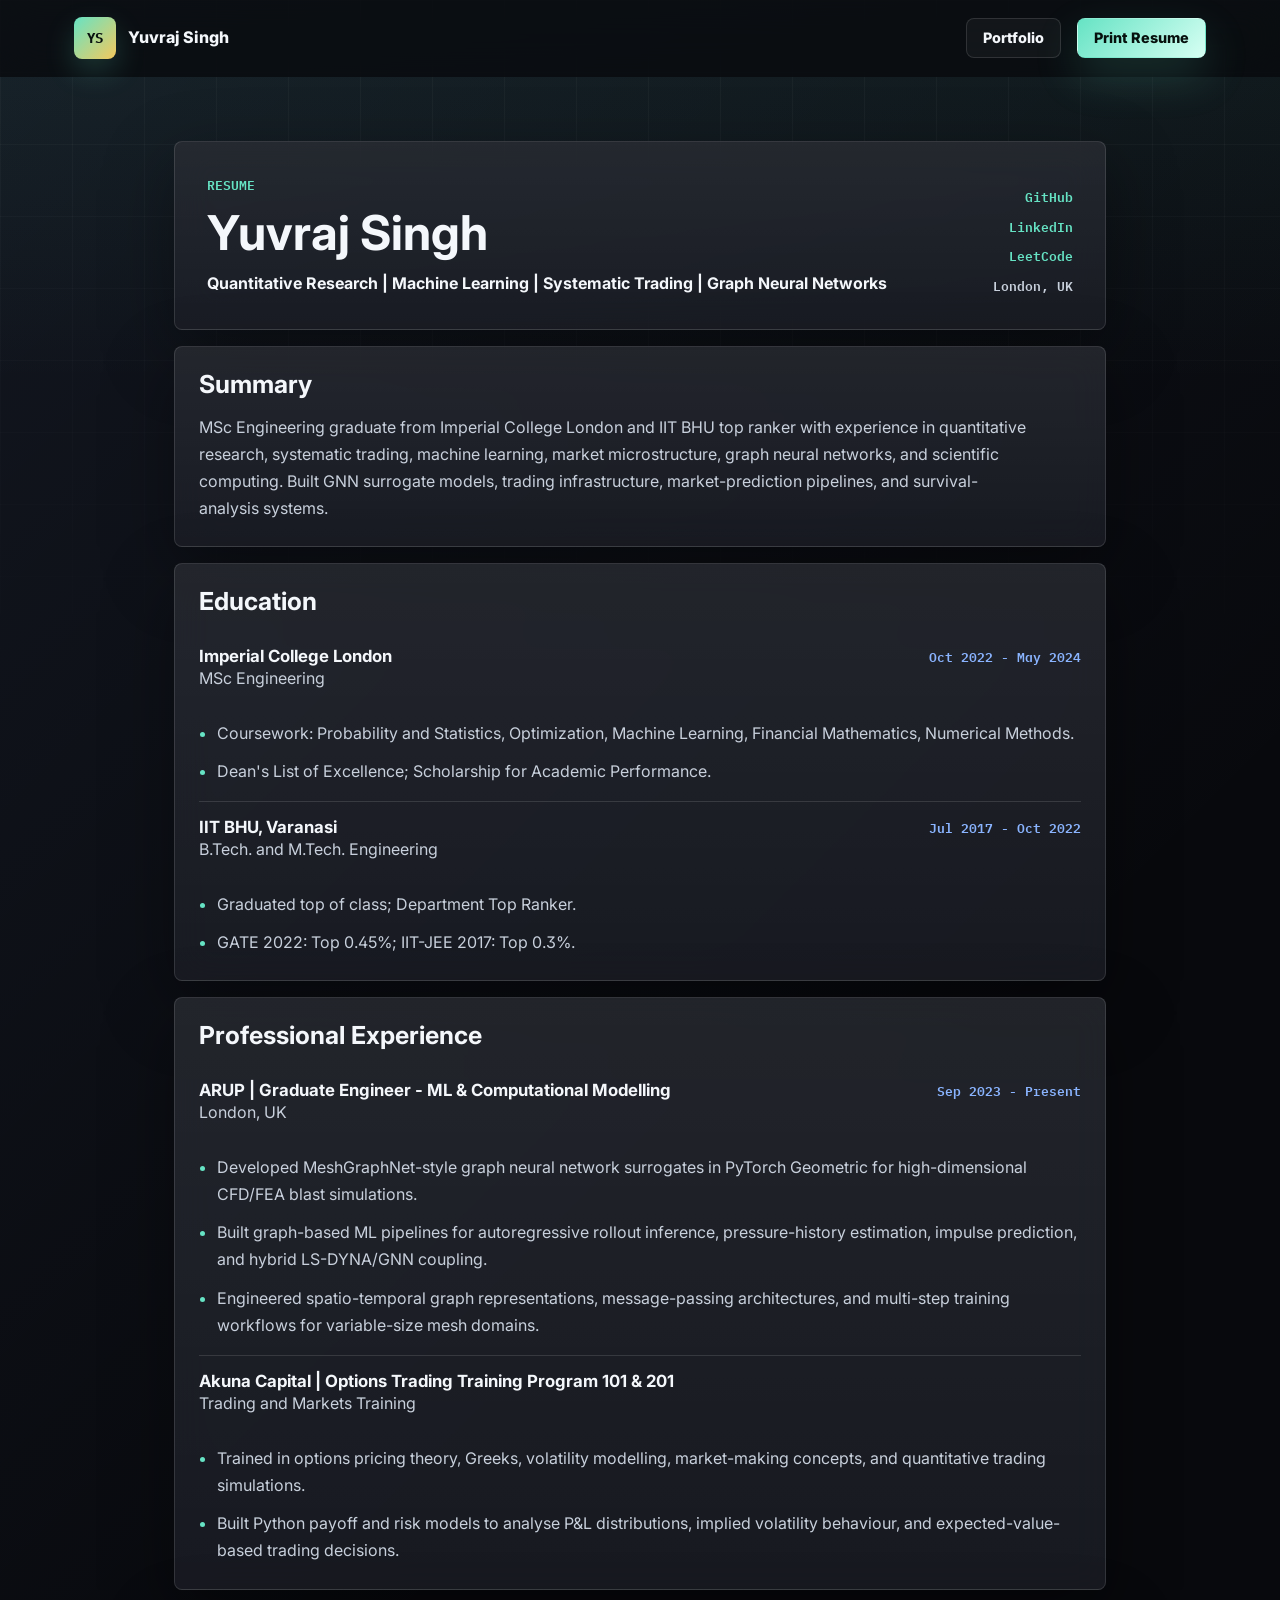
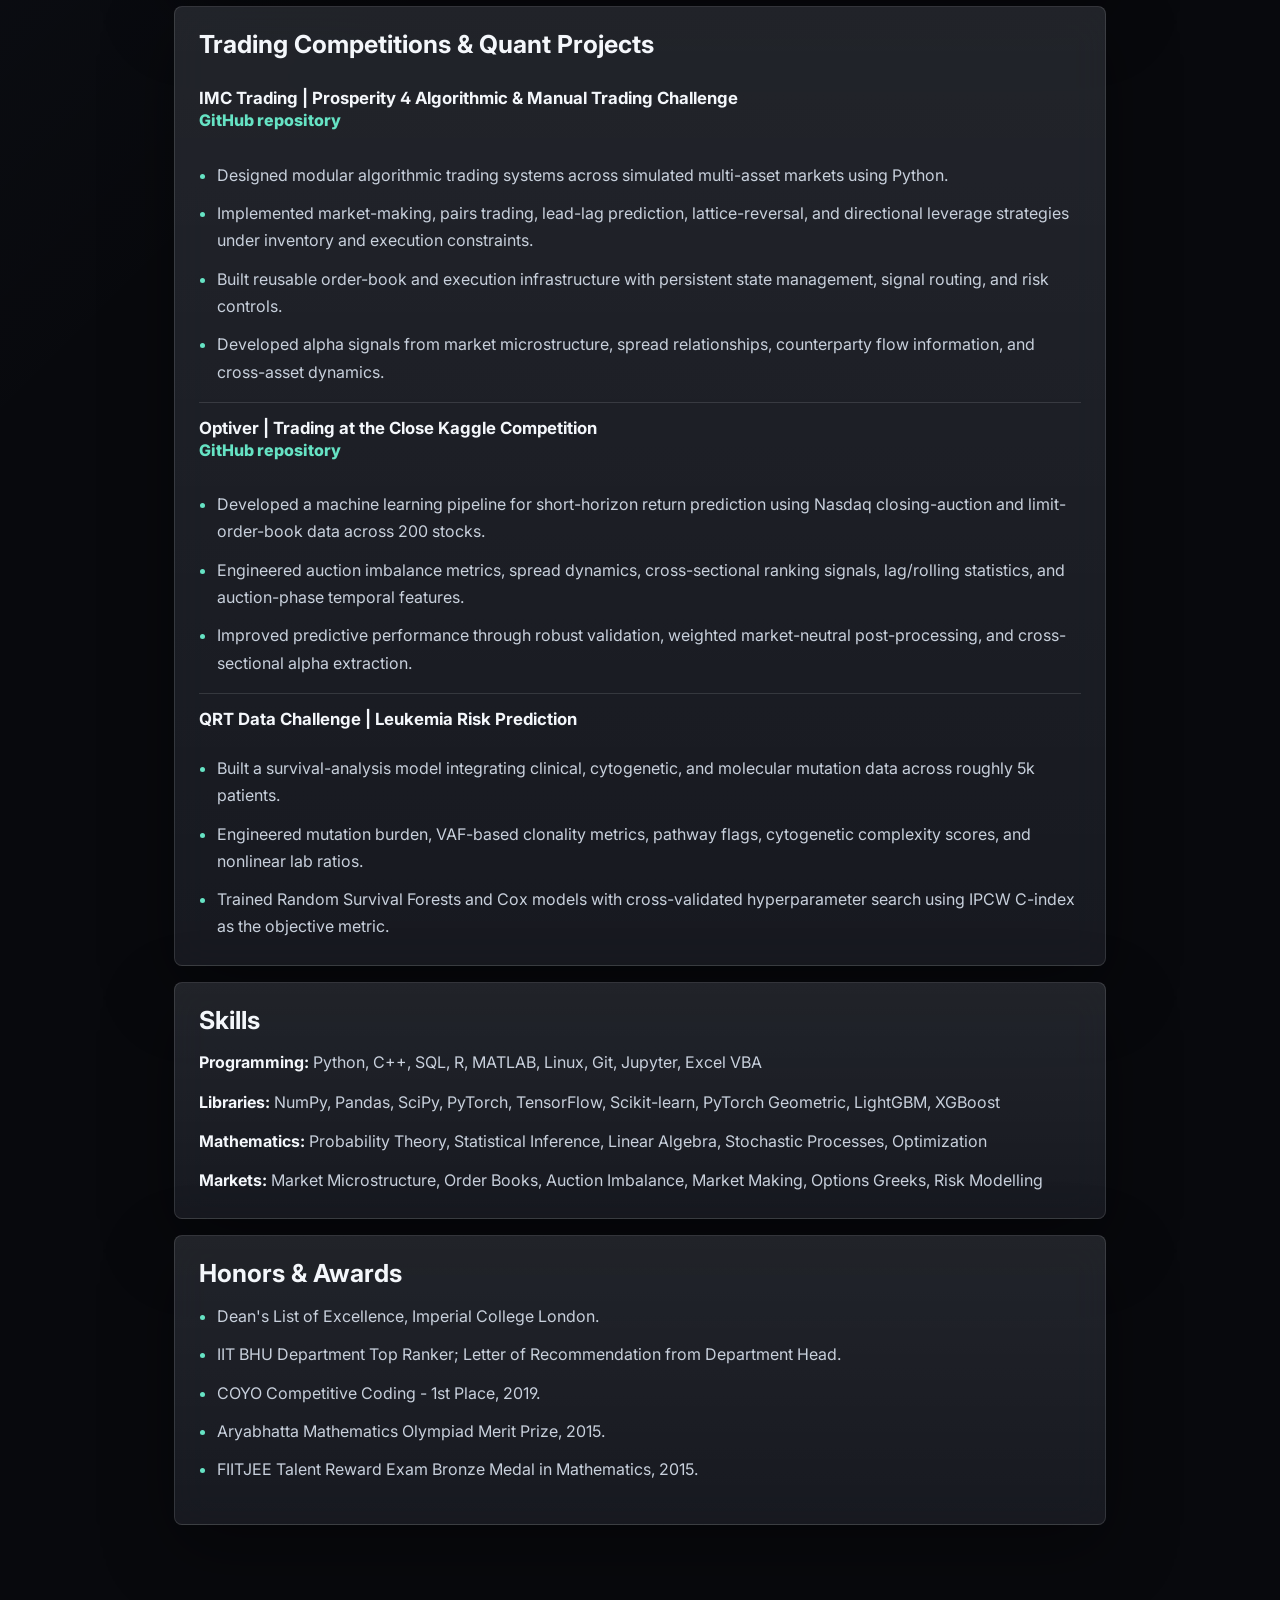
==== resume.html @ ac548166 "Add files via upload" ====
<!DOCTYPE html>
<html lang="en">
<head>
    <meta charset="UTF-8">
    <meta name="viewport" content="width=device-width, initial-scale=1.0">
    <meta name="description" content="Resume for Yuvraj Singh - quantitative research, machine learning, graph neural networks, and systematic trading.">
    <meta name="author" content="Yuvraj Singh">
    <meta name="theme-color" content="#08090d">
    <title>Resume | Yuvraj Singh</title>

    <link rel="icon" href="assets/favicon.svg" type="image/svg+xml">
    <link rel="preconnect" href="https://fonts.googleapis.com">
    <link rel="preconnect" href="https://fonts.gstatic.com" crossorigin>
    <link href="https://fonts.googleapis.com/css2?family=IBM+Plex+Mono:wght@400;500;600&family=Inter:wght@400;500;600;700;800&display=swap" rel="stylesheet">
    <link rel="stylesheet" href="style.css">
</head>

<body class="resume-page">
    <a class="skip-link" href="#resume-main">Skip to resume content</a>

    <header class="site-header" data-header>
        <nav class="nav" aria-label="Resume navigation">
            <a class="brand" href="index.html#home" aria-label="Back to Yuvraj Singh portfolio">
                <span class="brand-mark" aria-hidden="true">YS</span>
                <span class="brand-text">Yuvraj Singh</span>
            </a>

            <div class="nav-menu resume-nav">
                <a class="button button-small button-outline" href="index.html">Portfolio</a>
                <button class="button button-small button-primary" type="button" data-print>Print Resume</button>
            </div>
        </nav>
    </header>

    <main id="resume-main" class="resume-shell">
        <section class="resume-hero glass-card" aria-labelledby="resume-title">
            <div>
                <p class="eyebrow">Resume</p>
                <h1 id="resume-title">Yuvraj Singh</h1>
                <p class="resume-subtitle">Quantitative Research | Machine Learning | Systematic Trading | Graph Neural Networks</p>
            </div>

            <div class="resume-links" aria-label="Professional links">
                <a href="https://github.com/yuvi17064021" target="_blank" rel="noopener noreferrer">GitHub</a>
                <a href="https://www.linkedin.com/in/yuvraj-singh-b67794199" target="_blank" rel="noopener noreferrer">LinkedIn</a>
                <a href="https://leetcode.com/yuvi239/" target="_blank" rel="noopener noreferrer">LeetCode</a>
                <span>London, UK</span>
            </div>
        </section>

        <section class="resume-section glass-card">
            <h2>Summary</h2>
            <p>
                MSc Engineering graduate from Imperial College London and IIT BHU top ranker with experience in quantitative research,
                systematic trading, machine learning, market microstructure, graph neural networks, and scientific computing.
                Built GNN surrogate models, trading infrastructure, market-prediction pipelines, and survival-analysis systems.
            </p>
        </section>

        <section class="resume-section glass-card">
            <h2>Education</h2>
            <article class="resume-entry">
                <div>
                    <h3>Imperial College London</h3>
                    <p>MSc Engineering</p>
                </div>
                <span>Oct 2022 - May 2024</span>
                <ul class="clean-list">
                    <li>Coursework: Probability and Statistics, Optimization, Machine Learning, Financial Mathematics, Numerical Methods.</li>
                    <li>Dean's List of Excellence; Scholarship for Academic Performance.</li>
                </ul>
            </article>

            <article class="resume-entry">
                <div>
                    <h3>IIT BHU, Varanasi</h3>
                    <p>B.Tech. and M.Tech. Engineering</p>
                </div>
                <span>Jul 2017 - Oct 2022</span>
                <ul class="clean-list">
                    <li>Graduated top of class; Department Top Ranker.</li>
                    <li>GATE 2022: Top 0.45%; IIT-JEE 2017: Top 0.3%.</li>
                </ul>
            </article>
        </section>

        <section class="resume-section glass-card">
            <h2>Professional Experience</h2>
            <article class="resume-entry">
                <div>
                    <h3>ARUP | Graduate Engineer - ML &amp; Computational Modelling</h3>
                    <p>London, UK</p>
                </div>
                <span>Sep 2023 - Present</span>
                <ul class="clean-list">
                    <li>Developed MeshGraphNet-style graph neural network surrogates in PyTorch Geometric for high-dimensional CFD/FEA blast simulations.</li>
                    <li>Built graph-based ML pipelines for autoregressive rollout inference, pressure-history estimation, impulse prediction, and hybrid LS-DYNA/GNN coupling.</li>
                    <li>Engineered spatio-temporal graph representations, message-passing architectures, and multi-step training workflows for variable-size mesh domains.</li>
                </ul>
            </article>

            <article class="resume-entry">
                <div>
                    <h3>Akuna Capital | Options Trading Training Program 101 &amp; 201</h3>
                    <p>Trading and Markets Training</p>
                </div>
                <ul class="clean-list">
                    <li>Trained in options pricing theory, Greeks, volatility modelling, market-making concepts, and quantitative trading simulations.</li>
                    <li>Built Python payoff and risk models to analyse P&amp;L distributions, implied volatility behaviour, and expected-value-based trading decisions.</li>
                </ul>
            </article>
        </section>

        <section class="resume-section glass-card">
            <h2>Trading Competitions &amp; Quant Projects</h2>
            <article class="resume-entry">
                <div>
                    <h3>IMC Trading | Prosperity 4 Algorithmic &amp; Manual Trading Challenge</h3>
                    <p><a class="text-link" href="https://github.com/yuvi17064021/IMC-Prosperity-4" target="_blank" rel="noopener noreferrer">GitHub repository</a></p>
                </div>
                <ul class="clean-list">
                    <li>Designed modular algorithmic trading systems across simulated multi-asset markets using Python.</li>
                    <li>Implemented market-making, pairs trading, lead-lag prediction, lattice-reversal, and directional leverage strategies under inventory and execution constraints.</li>
                    <li>Built reusable order-book and execution infrastructure with persistent state management, signal routing, and risk controls.</li>
                    <li>Developed alpha signals from market microstructure, spread relationships, counterparty flow information, and cross-asset dynamics.</li>
                </ul>
            </article>

            <article class="resume-entry">
                <div>
                    <h3>Optiver | Trading at the Close Kaggle Competition</h3>
                    <p><a class="text-link" href="https://github.com/yuvi17064021/Optiver-trading-at-the-close" target="_blank" rel="noopener noreferrer">GitHub repository</a></p>
                </div>
                <ul class="clean-list">
                    <li>Developed a machine learning pipeline for short-horizon return prediction using Nasdaq closing-auction and limit-order-book data across 200 stocks.</li>
                    <li>Engineered auction imbalance metrics, spread dynamics, cross-sectional ranking signals, lag/rolling statistics, and auction-phase temporal features.</li>
                    <li>Improved predictive performance through robust validation, weighted market-neutral post-processing, and cross-sectional alpha extraction.</li>
                </ul>
            </article>

            <article class="resume-entry">
                <div>
                    <h3>QRT Data Challenge | Leukemia Risk Prediction</h3>
                </div>
                <ul class="clean-list">
                    <li>Built a survival-analysis model integrating clinical, cytogenetic, and molecular mutation data across roughly 5k patients.</li>
                    <li>Engineered mutation burden, VAF-based clonality metrics, pathway flags, cytogenetic complexity scores, and nonlinear lab ratios.</li>
                    <li>Trained Random Survival Forests and Cox models with cross-validated hyperparameter search using IPCW C-index as the objective metric.</li>
                </ul>
            </article>
        </section>

        <section class="resume-section glass-card">
            <h2>Skills</h2>
            <div class="resume-skill-grid">
                <p><strong>Programming:</strong> Python, C++, SQL, R, MATLAB, Linux, Git, Jupyter, Excel VBA</p>
                <p><strong>Libraries:</strong> NumPy, Pandas, SciPy, PyTorch, TensorFlow, Scikit-learn, PyTorch Geometric, LightGBM, XGBoost</p>
                <p><strong>Mathematics:</strong> Probability Theory, Statistical Inference, Linear Algebra, Stochastic Processes, Optimization</p>
                <p><strong>Markets:</strong> Market Microstructure, Order Books, Auction Imbalance, Market Making, Options Greeks, Risk Modelling</p>
            </div>
        </section>

        <section class="resume-section glass-card">
            <h2>Honors &amp; Awards</h2>
            <ul class="clean-list">
                <li>Dean's List of Excellence, Imperial College London.</li>
                <li>IIT BHU Department Top Ranker; Letter of Recommendation from Department Head.</li>
                <li>COYO Competitive Coding - 1st Place, 2019.</li>
                <li>Aryabhatta Mathematics Olympiad Merit Prize, 2015.</li>
                <li>FIITJEE Talent Reward Exam Bronze Medal in Mathematics, 2015.</li>
            </ul>
        </section>
    </main>

    <script src="script.js"></script>
</body>
</html>
---- style.css ----
/* -----------------------------
   Design tokens and reset
------------------------------ */
:root {
    color-scheme: dark;
    --bg: #08090d;
    --bg-soft: #0d1017;
    --surface: rgba(18, 22, 30, 0.72);
    --surface-strong: rgba(22, 27, 37, 0.92);
    --border: rgba(255, 255, 255, 0.12);
    --border-strong: rgba(255, 255, 255, 0.22);
    --text: #f4f7fb;
    --text-soft: #c8d0dc;
    --muted: #8b96a7;
    --accent: #66e3c4;
    --accent-2: #8ab4ff;
    --accent-3: #f4c95d;
    --shadow: 0 24px 70px rgba(0, 0, 0, 0.36);
    --shadow-soft: 0 14px 42px rgba(0, 0, 0, 0.24);
    --ease-out: cubic-bezier(0.22, 1, 0.36, 1);
    --radius: 8px;
    --header-height: 76px;
    --max-width: 1180px;
    --font-sans: "Inter", system-ui, -apple-system, BlinkMacSystemFont, "Segoe UI", sans-serif;
    --font-mono: "IBM Plex Mono", "SFMono-Regular", Consolas, monospace;
}

* {
    box-sizing: border-box;
    margin: 0;
    padding: 0;
}

html {
    scroll-behavior: smooth;
    scroll-padding-top: var(--header-height);
}

body {
    min-height: 100vh;
    overflow-x: hidden;
    background:
        linear-gradient(180deg, rgba(102, 227, 196, 0.08), transparent 34rem),
        linear-gradient(125deg, rgba(138, 180, 255, 0.10), transparent 42%),
        var(--bg);
    color: var(--text);
    font-family: var(--font-sans);
    line-height: 1.7;
    letter-spacing: 0;
    text-rendering: optimizeLegibility;
    -webkit-font-smoothing: antialiased;
    font-feature-settings: "cv02", "cv03", "cv04", "ss01";
}

body::before {
    content: "";
    position: fixed;
    inset: 0;
    z-index: -2;
    pointer-events: none;
    background-image:
        linear-gradient(rgba(255, 255, 255, 0.04) 1px, transparent 1px),
        linear-gradient(90deg, rgba(255, 255, 255, 0.04) 1px, transparent 1px);
    background-size: 72px 72px;
    -webkit-mask-image: linear-gradient(to bottom, rgba(0, 0, 0, 0.9), transparent 82%);
    mask-image: linear-gradient(to bottom, rgba(0, 0, 0, 0.9), transparent 82%);
}

body::after {
    content: "";
    position: fixed;
    inset: 0;
    z-index: -1;
    pointer-events: none;
    opacity: 0.16;
    background-image:
        repeating-linear-gradient(0deg, rgba(255, 255, 255, 0.025) 0 1px, transparent 1px 3px);
    mix-blend-mode: overlay;
}

body.nav-open {
    overflow: hidden;
}

img {
    display: block;
    max-width: 100%;
}

a {
    color: inherit;
}

button,
a {
    -webkit-tap-highlight-color: transparent;
}

button {
    border: 0;
    font: inherit;
}

::selection {
    background: rgba(102, 227, 196, 0.28);
    color: var(--text);
}

.skip-link {
    position: fixed;
    top: 1rem;
    left: 1rem;
    z-index: 100;
    transform: translateY(-150%);
    border-radius: var(--radius);
    background: var(--accent);
    color: #06100d;
    padding: 0.75rem 1rem;
    font-weight: 700;
    text-decoration: none;
    transition: transform 180ms ease;
}

.skip-link:focus {
    transform: translateY(0);
}

:focus-visible {
    outline: 3px solid rgba(102, 227, 196, 0.72);
    outline-offset: 4px;
}

/* -----------------------------
   Header and navigation
------------------------------ */
.site-header {
    position: sticky;
    top: 0;
    z-index: 50;
    border-bottom: 1px solid transparent;
    background: rgba(8, 9, 13, 0.78);
    backdrop-filter: blur(18px);
    transition: border-color 220ms var(--ease-out), box-shadow 220ms var(--ease-out), background 220ms var(--ease-out);
}

.site-header.is-scrolled {
    border-color: var(--border);
    background: rgba(8, 9, 13, 0.92);
    box-shadow: 0 18px 40px rgba(0, 0, 0, 0.22);
}

.nav {
    width: min(100%, var(--max-width));
    height: var(--header-height);
    margin: 0 auto;
    padding: 0 1.5rem;
    display: flex;
    align-items: center;
    justify-content: space-between;
    gap: 1.25rem;
}

.brand {
    display: inline-flex;
    align-items: center;
    gap: 0.75rem;
    text-decoration: none;
    font-weight: 800;
}

.brand-mark {
    width: 2.6rem;
    height: 2.6rem;
    display: grid;
    place-items: center;
    border-radius: var(--radius);
    background: linear-gradient(135deg, var(--accent), var(--accent-3));
    color: #08110f;
    font-family: var(--font-mono);
    font-size: 0.9rem;
    box-shadow: 0 12px 30px rgba(102, 227, 196, 0.20);
    transition: transform 220ms var(--ease-out), box-shadow 220ms var(--ease-out);
}

.brand:hover .brand-mark {
    transform: translateY(-1px);
    box-shadow: 0 16px 42px rgba(102, 227, 196, 0.28);
}

.brand-text {
    color: var(--text);
}

.nav-menu {
    display: flex;
    align-items: center;
    gap: 1rem;
}

.nav-list {
    display: flex;
    align-items: center;
    gap: 0.2rem;
    list-style: none;
}

.nav-link {
    display: inline-flex;
    align-items: center;
    min-height: 2.55rem;
    border-radius: var(--radius);
    padding: 0 0.8rem;
    color: var(--text-soft);
    font-size: 0.92rem;
    font-weight: 600;
    text-decoration: none;
    transition: background 180ms var(--ease-out), color 180ms var(--ease-out), transform 180ms var(--ease-out);
}

.nav-link:hover,
.nav-link.is-active {
    background: rgba(255, 255, 255, 0.07);
    color: var(--text);
}

.nav-link:hover {
    transform: translateY(-1px);
}

.nav-toggle {
    position: relative;
    width: 2.75rem;
    height: 2.75rem;
    display: none;
    place-items: center;
    border-radius: var(--radius);
    background: rgba(255, 255, 255, 0.07);
    color: var(--text);
    cursor: pointer;
}

.nav-toggle span {
    position: absolute;
    width: 1.2rem;
    height: 2px;
    border-radius: 2px;
    background: currentColor;
    transition: transform 200ms ease;
}

.nav-toggle span:first-child {
    transform: translateY(-0.24rem);
}

.nav-toggle span:last-child {
    transform: translateY(0.24rem);
}

.nav-toggle[aria-expanded="true"] span:first-child {
    transform: rotate(45deg);
}

.nav-toggle[aria-expanded="true"] span:last-child {
    transform: rotate(-45deg);
}

/* -----------------------------
   Buttons and common elements
------------------------------ */
.button {
    position: relative;
    overflow: hidden;
    min-height: 2.8rem;
    display: inline-flex;
    align-items: center;
    justify-content: center;
    border: 1px solid transparent;
    border-radius: var(--radius);
    padding: 0 1rem;
    font-weight: 800;
    text-decoration: none;
    transition: transform 220ms var(--ease-out), border-color 220ms var(--ease-out), background 220ms var(--ease-out), box-shadow 220ms var(--ease-out);
}

.button::before {
    content: "";
    position: absolute;
    inset: 0;
    background: linear-gradient(110deg, transparent 0 30%, rgba(255, 255, 255, 0.32) 46%, transparent 62% 100%);
    opacity: 0;
    transform: translateX(-75%);
    transition: opacity 220ms var(--ease-out), transform 580ms var(--ease-out);
}

.button:hover::before {
    opacity: 0.7;
    transform: translateX(75%);
}

.button:hover {
    transform: translateY(-2px);
}

.button:active {
    transform: translateY(0);
}

.button-small {
    min-height: 2.45rem;
    font-size: 0.9rem;
}

.button-primary {
    background: linear-gradient(135deg, var(--accent), #d7fff3);
    color: #06100d;
    box-shadow: 0 18px 45px rgba(102, 227, 196, 0.18);
}

.button-secondary {
    border-color: rgba(138, 180, 255, 0.34);
    background: rgba(138, 180, 255, 0.10);
    color: var(--text);
}

.button-outline {
    border-color: var(--border);
    background: rgba(255, 255, 255, 0.04);
    color: var(--text);
}

.button-outline:hover,
.button-secondary:hover {
    border-color: var(--border-strong);
    background: rgba(255, 255, 255, 0.08);
}

.text-link {
    display: inline-flex;
    width: fit-content;
    align-items: center;
    color: var(--accent);
    font-weight: 800;
    text-decoration: none;
    transition: color 180ms var(--ease-out), transform 180ms var(--ease-out);
}

.text-link:hover {
    color: #d7fff3;
    transform: translateX(2px);
}

.glass-card {
    position: relative;
    isolation: isolate;
    overflow: hidden;
    border: 1px solid var(--border);
    border-radius: var(--radius);
    background:
        linear-gradient(180deg, rgba(255, 255, 255, 0.08), rgba(255, 255, 255, 0.035)),
        var(--surface);
    box-shadow: var(--shadow);
    backdrop-filter: blur(18px);
    transform: translate3d(0, 0, 0);
    transition: transform 300ms var(--ease-out), border-color 300ms var(--ease-out), background 300ms var(--ease-out), box-shadow 300ms var(--ease-out);
}

.glass-card::after {
    content: "";
    position: absolute;
    inset: 0;
    z-index: -1;
    opacity: 0;
    background:
        linear-gradient(120deg, rgba(102, 227, 196, 0.11), transparent 30%),
        linear-gradient(300deg, rgba(244, 201, 93, 0.08), transparent 34%);
    transition: opacity 300ms var(--ease-out);
}

.glass-card:hover {
    transform: translateY(-6px);
    border-color: rgba(102, 227, 196, 0.28);
    background:
        linear-gradient(180deg, rgba(102, 227, 196, 0.10), rgba(255, 255, 255, 0.035)),
        var(--surface-strong);
    box-shadow: 0 28px 80px rgba(0, 0, 0, 0.42);
}

.glass-card:hover::after {
    opacity: 1;
}

.section {
    width: min(100%, var(--max-width));
    margin: 0 auto;
    padding: 6.5rem 1.5rem;
    scroll-margin-top: var(--header-height);
}

.section-heading {
    max-width: 780px;
    margin-bottom: 2.5rem;
}

.eyebrow {
    margin-bottom: 0.65rem;
    color: var(--accent);
    font-family: var(--font-mono);
    font-size: 0.82rem;
    font-weight: 600;
    text-transform: uppercase;
}

h1,
h2,
h3 {
    line-height: 1.08;
    color: var(--text);
    letter-spacing: 0;
}

h2 {
    max-width: 850px;
    font-size: 2.65rem;
    text-wrap: balance;
}

h3 {
    font-size: 1.15rem;
    text-wrap: balance;
}

p {
    color: var(--text-soft);
    text-wrap: pretty;
}

.section-lede {
    margin-top: 1rem;
    max-width: 720px;
    font-size: 1.02rem;
}

/* -----------------------------
   Hero
------------------------------ */
.hero {
    position: relative;
    min-height: calc(88vh - var(--header-height));
    display: flex;
    align-items: center;
    overflow: hidden;
    padding: 3rem 1.5rem 2rem;
}

.hero::after {
    content: "";
    position: absolute;
    inset: 0;
    z-index: -1;
    pointer-events: none;
    background:
        linear-gradient(120deg, rgba(102, 227, 196, 0.14), transparent 34%),
        linear-gradient(250deg, rgba(244, 201, 93, 0.10), transparent 45%),
        linear-gradient(0deg, rgba(8, 9, 13, 0.15), rgba(8, 9, 13, 0.88));
}

.hero-market-grid {
    position: absolute;
    inset: 0;
    z-index: -1;
    opacity: 0.42;
    background-image:
        linear-gradient(115deg, transparent 0 48%, rgba(102, 227, 196, 0.18) 49%, transparent 51%),
        linear-gradient(65deg, transparent 0 55%, rgba(138, 180, 255, 0.16) 56%, transparent 58%);
    background-size: 460px 280px, 360px 220px;
    -webkit-mask-image: linear-gradient(to bottom, rgba(0, 0, 0, 0.95), transparent 86%);
    mask-image: linear-gradient(to bottom, rgba(0, 0, 0, 0.95), transparent 86%);
    animation: market-grid-drift 28s linear infinite;
}

.hero-shell {
    width: min(100%, var(--max-width));
    margin: 0 auto;
    text-align: center;
}

.portrait-frame {
    width: 4.25rem;
    height: 4.25rem;
    margin: 0 auto 0.9rem;
    display: grid;
    place-items: center;
    overflow: hidden;
    border: 1px solid rgba(255, 255, 255, 0.28);
    border-radius: 50%;
    background:
        linear-gradient(135deg, rgba(102, 227, 196, 0.36), rgba(244, 201, 93, 0.28)),
        rgba(255, 255, 255, 0.08);
    box-shadow: 0 18px 52px rgba(0, 0, 0, 0.36);
}

.portrait-frame img {
    width: 100%;
    height: 100%;
    object-fit: cover;
}

.portrait-frame.is-missing::before {
    content: "YS";
    color: #07100d;
    font-family: var(--font-mono);
    font-size: 1.25rem;
    font-weight: 700;
}

.hero-kicker {
    margin-bottom: 0.65rem;
    color: var(--accent);
    font-family: var(--font-mono);
    font-size: 0.82rem;
    font-weight: 600;
    text-transform: uppercase;
}

.hero h1 {
    font-size: 4.05rem;
    font-weight: 800;
    text-wrap: balance;
}

.hero-title {
    max-width: 960px;
    margin: 0.9rem auto 0;
    color: var(--text);
    font-size: 1.2rem;
    font-weight: 700;
    line-height: 1.45;
}

.hero-copy {
    max-width: 930px;
    margin: 0.85rem auto 0;
    font-size: 1rem;
}

.hero-tags {
    display: flex;
    justify-content: center;
    flex-wrap: wrap;
    gap: 0.55rem;
    margin: 1.15rem auto 0;
}

.hero-tags span {
    display: inline-flex;
    align-items: center;
    min-height: 2rem;
    border: 1px solid rgba(102, 227, 196, 0.18);
    border-radius: 999px;
    background: rgba(255, 255, 255, 0.045);
    color: var(--text-soft);
    padding: 0.28rem 0.7rem;
    font-family: var(--font-mono);
    font-size: 0.72rem;
    font-weight: 600;
}

.hero-actions {
    display: flex;
    justify-content: center;
    flex-wrap: wrap;
    gap: 0.85rem;
    margin-top: 1.45rem;
}

.metric-strip {
    display: grid;
    grid-template-columns: repeat(4, minmax(0, 1fr));
    gap: 1rem;
    margin-top: 1.5rem;
    text-align: left;
}

.highlight-band {
    position: relative;
    z-index: 4;
    width: min(100%, var(--max-width));
    margin: -1.75rem auto 0;
    padding: 0 1.5rem 2rem;
}

.highlight-band .metric-strip {
    margin-top: 0;
}

.metric-strip > div {
    min-height: 4.85rem;
    border: 1px solid var(--border);
    border-radius: var(--radius);
    background: rgba(14, 17, 24, 0.72);
    padding: 0.75rem 0.85rem;
    backdrop-filter: blur(16px);
    box-shadow: var(--shadow-soft);
    transition: border-color 220ms var(--ease-out), transform 220ms var(--ease-out), background 220ms var(--ease-out);
}

.metric-strip > div:hover {
    transform: translateY(-3px);
    border-color: rgba(102, 227, 196, 0.24);
    background: rgba(18, 23, 31, 0.88);
}

.metric-strip dt {
    color: var(--muted);
    font-family: var(--font-mono);
    font-size: 0.74rem;
    font-weight: 600;
}

.metric-strip dd {
    margin-top: 0.45rem;
    color: var(--text);
    font-size: 1rem;
    font-weight: 800;
    line-height: 1.25;
}

/* -----------------------------
   About
------------------------------ */
.about-grid {
    display: grid;
    grid-template-columns: minmax(0, 1.15fr) minmax(300px, 0.85fr);
    gap: 2rem;
    align-items: start;
}

.about {
    padding-top: 2rem;
}

.about-copy {
    max-width: 760px;
    font-size: 1.04rem;
}

.about-copy p + p {
    margin-top: 1.1rem;
}

.focus-list {
    display: grid;
    gap: 0.8rem;
}

.focus-item {
    display: grid;
    grid-template-columns: auto 1fr;
    gap: 0.9rem;
    align-items: start;
    border: 1px solid var(--border);
    border-radius: var(--radius);
    background: rgba(255, 255, 255, 0.045);
    padding: 1rem;
}

.focus-number {
    color: var(--accent-3);
    font-family: var(--font-mono);
    font-size: 0.85rem;
    font-weight: 700;
}

/* -----------------------------
   Timeline
------------------------------ */
.timeline {
    position: relative;
    display: grid;
    gap: 1.2rem;
}

.timeline::before {
    content: "";
    position: absolute;
    top: 1.2rem;
    bottom: 1.2rem;
    left: 1.32rem;
    width: 1px;
    background: linear-gradient(to bottom, var(--accent), rgba(138, 180, 255, 0.22), transparent);
}

.timeline-item {
    position: relative;
    padding: 1.4rem 1.4rem 1.4rem 4rem;
}

.timeline-marker {
    position: absolute;
    top: 1.8rem;
    left: 1rem;
    width: 0.68rem;
    height: 0.68rem;
    border-radius: 50%;
    background: var(--accent);
    box-shadow: 0 0 0 6px rgba(102, 227, 196, 0.10);
}

.timeline-meta {
    margin-bottom: 0.55rem;
    color: var(--accent-2);
    font-family: var(--font-mono);
    font-size: 0.82rem;
    font-weight: 600;
}

.clean-list {
    display: grid;
    gap: 0.7rem;
    margin: 1rem 0;
    padding-left: 1.1rem;
    color: var(--text-soft);
}

.compact-list {
    gap: 0.45rem;
}

.clean-list li::marker {
    color: var(--accent);
}

/* -----------------------------
   Projects and competitions
------------------------------ */
.project-grid {
    display: grid;
    grid-template-columns: repeat(6, minmax(0, 1fr));
    gap: 1rem;
}

.project-card {
    min-height: 23rem;
    grid-column: span 3;
    position: relative;
    overflow: hidden;
    display: flex;
    flex-direction: column;
    justify-content: space-between;
    padding: 1.35rem;
}

.project-card-large {
    grid-column: span 6;
    min-height: 20rem;
}

.project-card::before,
.competition-card::before,
.education-card::before,
.skill-panel::before {
    content: "";
    position: absolute;
    inset: 0 0 auto 0;
    height: 3px;
    background: linear-gradient(90deg, var(--accent), var(--accent-2), var(--accent-3));
    opacity: 0.72;
}

.project-meta {
    display: flex;
    flex-wrap: wrap;
    gap: 0.5rem;
    margin-bottom: 1.1rem;
    color: var(--accent-2);
    font-family: var(--font-mono);
    font-size: 0.78rem;
    font-weight: 600;
}

.project-card h3 {
    margin-bottom: 0.85rem;
    font-size: 1.45rem;
}

.project-card p {
    max-width: 68ch;
}

.project-visual {
    position: relative;
    min-height: 8rem;
    margin-top: 1.25rem;
    overflow: hidden;
    border: 1px solid rgba(255, 255, 255, 0.09);
    border-radius: var(--radius);
    background:
        linear-gradient(rgba(255, 255, 255, 0.035) 1px, transparent 1px),
        linear-gradient(90deg, rgba(255, 255, 255, 0.035) 1px, transparent 1px),
        rgba(5, 8, 12, 0.34);
    background-size: 24px 24px;
}

.visual-graph::before,
.visual-graph::after {
    content: "";
    position: absolute;
    inset: 22% 12%;
    border-top: 1px solid rgba(102, 227, 196, 0.36);
    border-right: 1px solid rgba(138, 180, 255, 0.24);
    transform: skew(-17deg);
}

.visual-graph::after {
    inset: 42% 18% 18% 10%;
    border-color: rgba(244, 201, 93, 0.28);
    transform: skew(19deg);
}

.visual-graph span {
    position: absolute;
    width: 0.85rem;
    height: 0.85rem;
    border-radius: 50%;
    background: var(--accent);
    box-shadow: 0 0 24px rgba(102, 227, 196, 0.42);
}

.visual-graph span:nth-child(1) { top: 24%; left: 12%; }
.visual-graph span:nth-child(2) { top: 18%; left: 42%; }
.visual-graph span:nth-child(3) { top: 34%; left: 72%; }
.visual-graph span:nth-child(4) { top: 62%; left: 26%; background: var(--accent-2); }
.visual-graph span:nth-child(5) { top: 58%; left: 56%; background: var(--accent-3); }
.visual-graph span:nth-child(6) { top: 70%; left: 82%; background: var(--accent-2); }

.visual-market {
    display: flex;
    align-items: end;
    gap: 0.55rem;
    padding: 1rem;
}

.visual-market span {
    flex: 1;
    height: var(--bar);
    min-height: 1.8rem;
    border-radius: 5px 5px 0 0;
    background: linear-gradient(180deg, var(--accent), rgba(138, 180, 255, 0.22));
    box-shadow: 0 -8px 28px rgba(102, 227, 196, 0.16);
}

.visual-survival::before {
    content: "";
    position: absolute;
    inset: 1.25rem;
    background:
        linear-gradient(90deg, var(--accent) 0 22%, transparent 22% 28%, var(--accent-2) 28% 48%, transparent 48% 56%, var(--accent-3) 56% 74%, transparent 74% 82%, rgba(255, 255, 255, 0.46) 82% 100%);
    height: 2px;
    top: 50%;
}

.visual-survival span {
    position: absolute;
    width: 2px;
    background: rgba(255, 255, 255, 0.34);
}

.visual-survival span:nth-child(1) { height: 46%; left: 22%; top: 28%; }
.visual-survival span:nth-child(2) { height: 34%; left: 48%; top: 36%; }
.visual-survival span:nth-child(3) { height: 52%; left: 74%; top: 24%; }
.visual-survival span:nth-child(4) { height: 24%; left: 82%; top: 42%; }

.card-footer {
    display: grid;
    gap: 1rem;
    margin-top: 1.5rem;
}

.tag-row {
    display: flex;
    flex-wrap: wrap;
    gap: 0.5rem;
}

.tag-row span,
.skill-tags span {
    display: inline-flex;
    align-items: center;
    min-height: 2rem;
    border: 1px solid rgba(255, 255, 255, 0.10);
    border-radius: 6px;
    background: rgba(255, 255, 255, 0.055);
    color: var(--text-soft);
    padding: 0.35rem 0.6rem;
    font-size: 0.84rem;
    font-weight: 700;
}

.competition-grid {
    display: grid;
    grid-template-columns: repeat(2, minmax(0, 1fr));
    gap: 1rem;
}

.competition-card {
    position: relative;
    overflow: hidden;
    display: grid;
    grid-template-columns: 11rem 1fr;
    gap: 1.5rem;
    padding: 1.4rem;
}

.competition-aside {
    display: grid;
    align-content: start;
    gap: 0.45rem;
    border-right: 1px solid var(--border);
    padding-right: 1.2rem;
}

.competition-aside span {
    color: var(--muted);
    font-family: var(--font-mono);
    font-size: 0.78rem;
    font-weight: 600;
}

.competition-aside strong {
    color: var(--accent-3);
    font-size: 1.55rem;
    line-height: 1.1;
}

/* -----------------------------
   Skills and education
------------------------------ */
.skills-layout,
.education-grid {
    display: grid;
    grid-template-columns: repeat(2, minmax(0, 1fr));
    gap: 1rem;
}

.skill-panel,
.education-card {
    position: relative;
    overflow: hidden;
    padding: 1.35rem;
}

.skill-panel h3,
.education-card h3 {
    margin-bottom: 0.85rem;
}

.skill-tags {
    display: flex;
    flex-wrap: wrap;
    gap: 0.55rem;
}

.skill-tags span {
    opacity: 0;
    transform: translateY(10px);
    transition: opacity 420ms ease, transform 420ms ease, border-color 180ms ease, color 180ms ease;
    transition-delay: var(--delay, 0ms);
}

.skill-tags span.is-visible {
    opacity: 1;
    transform: translateY(0);
}

.skill-tags span:hover {
    border-color: rgba(102, 227, 196, 0.36);
    color: var(--text);
}

.degree {
    margin-bottom: 0.75rem;
    color: var(--text);
    font-weight: 800;
}

.education-card .tag-row {
    margin-top: 1rem;
}

/* -----------------------------
   Contact and footer
------------------------------ */
.contact {
    padding-bottom: 5rem;
}

.contact-panel {
    display: grid;
    grid-template-columns: minmax(0, 1fr) auto;
    gap: 2rem;
    align-items: center;
    padding: 2rem;
}

.contact-panel h2 {
    font-size: 2rem;
}

.contact-panel p:last-child {
    margin-top: 0.75rem;
}

.contact-actions {
    display: flex;
    flex-wrap: wrap;
    justify-content: flex-end;
    gap: 0.7rem;
}

.site-footer {
    border-top: 1px solid var(--border);
    padding: 2rem 1.5rem;
    text-align: center;
}

.site-footer p {
    color: var(--muted);
    font-size: 0.92rem;
}

/* -----------------------------
   Resume page
------------------------------ */
.resume-page {
    background:
        linear-gradient(180deg, rgba(102, 227, 196, 0.07), transparent 24rem),
        linear-gradient(135deg, rgba(138, 180, 255, 0.08), transparent 46%),
        var(--bg);
}

.resume-nav {
    opacity: 1;
    pointer-events: auto;
}

.resume-shell {
    width: min(100%, 980px);
    margin: 0 auto;
    padding: 4rem 1.5rem 5rem;
}

.resume-hero {
    display: grid;
    grid-template-columns: minmax(0, 1fr) auto;
    gap: 2rem;
    align-items: end;
    padding: 2rem;
}

.resume-hero h1 {
    font-size: 3rem;
}

.resume-subtitle {
    margin-top: 0.7rem;
    color: var(--text);
    font-weight: 700;
}

.resume-links {
    display: grid;
    gap: 0.45rem;
    justify-items: end;
    color: var(--text-soft);
    font-family: var(--font-mono);
    font-size: 0.82rem;
    font-weight: 600;
}

.resume-links a {
    color: var(--accent);
    text-decoration: none;
}

.resume-links a:hover {
    color: #d7fff3;
}

.resume-section {
    margin-top: 1rem;
    padding: 1.5rem;
}

.resume-section h2 {
    margin-bottom: 1rem;
    font-size: 1.55rem;
}

.resume-entry {
    display: grid;
    grid-template-columns: minmax(0, 1fr) auto;
    gap: 0.7rem 1rem;
    padding-top: 1rem;
}

.resume-entry + .resume-entry {
    margin-top: 1rem;
    border-top: 1px solid var(--border);
}

.resume-entry h3 {
    font-size: 1.05rem;
}

.resume-entry > span {
    color: var(--accent-2);
    font-family: var(--font-mono);
    font-size: 0.8rem;
    font-weight: 600;
}

.resume-entry .clean-list {
    grid-column: 1 / -1;
    margin-bottom: 0;
}

.resume-skill-grid {
    display: grid;
    gap: 0.75rem;
}

.resume-skill-grid strong {
    color: var(--text);
}

/* -----------------------------
   Scroll reveal animations
------------------------------ */
[data-reveal] {
    opacity: 0;
    transform: translateY(18px);
    transition: opacity 640ms ease, transform 640ms ease;
    transition-delay: var(--reveal-delay, 0ms);
}

[data-reveal].is-visible {
    opacity: 1;
    transform: translateY(0);
}

@keyframes market-grid-drift {
    from {
        background-position: 0 0, 0 0;
    }

    to {
        background-position: 460px 280px, -360px 220px;
    }
}

/* -----------------------------
   Responsive layout
------------------------------ */
@media (max-width: 980px) {
    .nav-toggle {
        display: grid;
    }

    .nav-menu {
        position: fixed;
        top: calc(var(--header-height) + 0.75rem);
        left: 1rem;
        right: 1rem;
        display: grid;
        gap: 1rem;
        border: 1px solid var(--border);
        border-radius: var(--radius);
        background: rgba(12, 15, 21, 0.97);
        padding: 1rem;
        box-shadow: var(--shadow);
        opacity: 0;
        pointer-events: none;
        transform: translateY(-0.75rem);
        transition: opacity 180ms ease, transform 180ms ease;
    }

    .nav-menu.is-open {
        opacity: 1;
        pointer-events: auto;
        transform: translateY(0);
    }

    .resume-nav {
        position: static;
        display: flex;
        width: auto;
        border: 0;
        background: transparent;
        padding: 0;
        box-shadow: none;
        opacity: 1;
        pointer-events: auto;
        transform: none;
    }

    .nav-list {
        display: grid;
        gap: 0.2rem;
    }

    .nav-link,
    .nav-menu .button {
        width: 100%;
        justify-content: flex-start;
    }

    .resume-nav .button {
        width: auto;
        justify-content: center;
    }

    .hero h1 {
        font-size: 3.75rem;
    }

    h2 {
        font-size: 2.15rem;
    }

    .metric-strip,
    .about-grid,
    .competition-grid,
    .skills-layout,
    .education-grid,
    .contact-panel,
    .resume-hero,
    .resume-entry {
        grid-template-columns: 1fr;
    }

    .highlight-band .metric-strip {
        grid-template-columns: repeat(2, minmax(0, 1fr));
    }

    .project-card,
    .project-card-large {
        grid-column: 1 / -1;
    }

    .competition-card {
        grid-template-columns: 1fr;
    }

    .competition-aside {
        border-right: 0;
        border-bottom: 1px solid var(--border);
        padding-right: 0;
        padding-bottom: 1rem;
    }

    .contact-actions {
        justify-content: flex-start;
    }

    .resume-links {
        justify-items: start;
    }
}

@media (max-width: 620px) {
    :root {
        --header-height: 68px;
    }

    .nav {
        padding: 0 1rem;
    }

    .brand-text {
        display: none;
    }

    .resume-nav {
        gap: 0.5rem;
    }

    .resume-nav .button {
        min-height: 2.35rem;
        padding: 0 0.7rem;
        font-size: 0.78rem;
    }

    .hero {
        min-height: auto;
        padding: 3.25rem 1rem 2.45rem;
    }

    .hero h1 {
        font-size: 2.75rem;
    }

    .hero-title {
        font-size: 1.06rem;
    }

    .hero-copy {
        font-size: 0.96rem;
    }

    .portrait-frame {
        width: 3.85rem;
        height: 3.85rem;
    }

    .hero-tags {
        gap: 0.45rem;
    }

    .hero-tags span {
        font-size: 0.68rem;
        padding: 0.25rem 0.55rem;
    }

    .hero-actions,
    .contact-actions {
        display: grid;
        grid-template-columns: 1fr;
    }

    .button {
        width: 100%;
    }

    .highlight-band {
        margin-top: -1.5rem;
        padding: 0 1rem 1rem;
    }

    .highlight-band .metric-strip {
        grid-template-columns: repeat(2, minmax(0, 1fr));
        gap: 0.65rem;
        margin-top: 0;
    }

    .highlight-band .metric-strip > div {
        min-height: 4.4rem;
        padding: 0.65rem;
    }

    .highlight-band .metric-strip dt {
        font-size: 0.68rem;
    }

    .highlight-band .metric-strip dd {
        font-size: 0.92rem;
    }

    .section {
        padding: 4.5rem 1rem;
    }

    h2 {
        font-size: 1.85rem;
    }

    .timeline::before {
        left: 0.62rem;
    }

    .timeline-item {
        padding: 1.25rem 1rem 1.25rem 2.25rem;
    }

    .timeline-marker {
        left: 0.3rem;
    }

    .project-card {
        min-height: auto;
    }

    .project-visual {
        min-height: 6.5rem;
    }

    .contact-panel {
        padding: 1.25rem;
    }

    .resume-shell {
        padding: 2rem 1rem 4rem;
    }

    .resume-hero,
    .resume-section {
        padding: 1.25rem;
    }

    .resume-hero h1 {
        font-size: 2.35rem;
    }
}

@media print {
    :root {
        color-scheme: light;
    }

    body,
    .resume-page {
        background: #ffffff;
        color: #101217;
    }

    body::before,
    body::after,
    .site-header,
    .skip-link {
        display: none;
    }

    .resume-shell {
        width: 100%;
        padding: 0;
    }

    .glass-card,
    .resume-section,
    .resume-hero {
        border: 0;
        background: #ffffff;
        box-shadow: none;
        break-inside: avoid;
    }

    .resume-section {
        margin-top: 0.6rem;
        padding: 0.35rem 0;
    }

    .resume-hero {
        padding: 0 0 0.4rem;
        border-bottom: 1px solid #d8dde7;
    }

    h1,
    h2,
    h3,
    p,
    li,
    .resume-subtitle,
    .resume-skill-grid strong {
        color: #101217;
    }

    .clean-list {
        color: #2f3744;
    }

    a {
        color: #101217;
        text-decoration: none;
    }
}

@media (prefers-reduced-motion: reduce) {
    html {
        scroll-behavior: auto;
    }

    *,
    *::before,
    *::after {
        animation-duration: 0.01ms !important;
        animation-iteration-count: 1 !important;
        scroll-behavior: auto !important;
        transition-duration: 0.01ms !important;
    }

    [data-reveal],
    .skill-tags span {
        opacity: 1;
        transform: none;
    }

    .hero-market-grid {
        animation: none;
    }
}
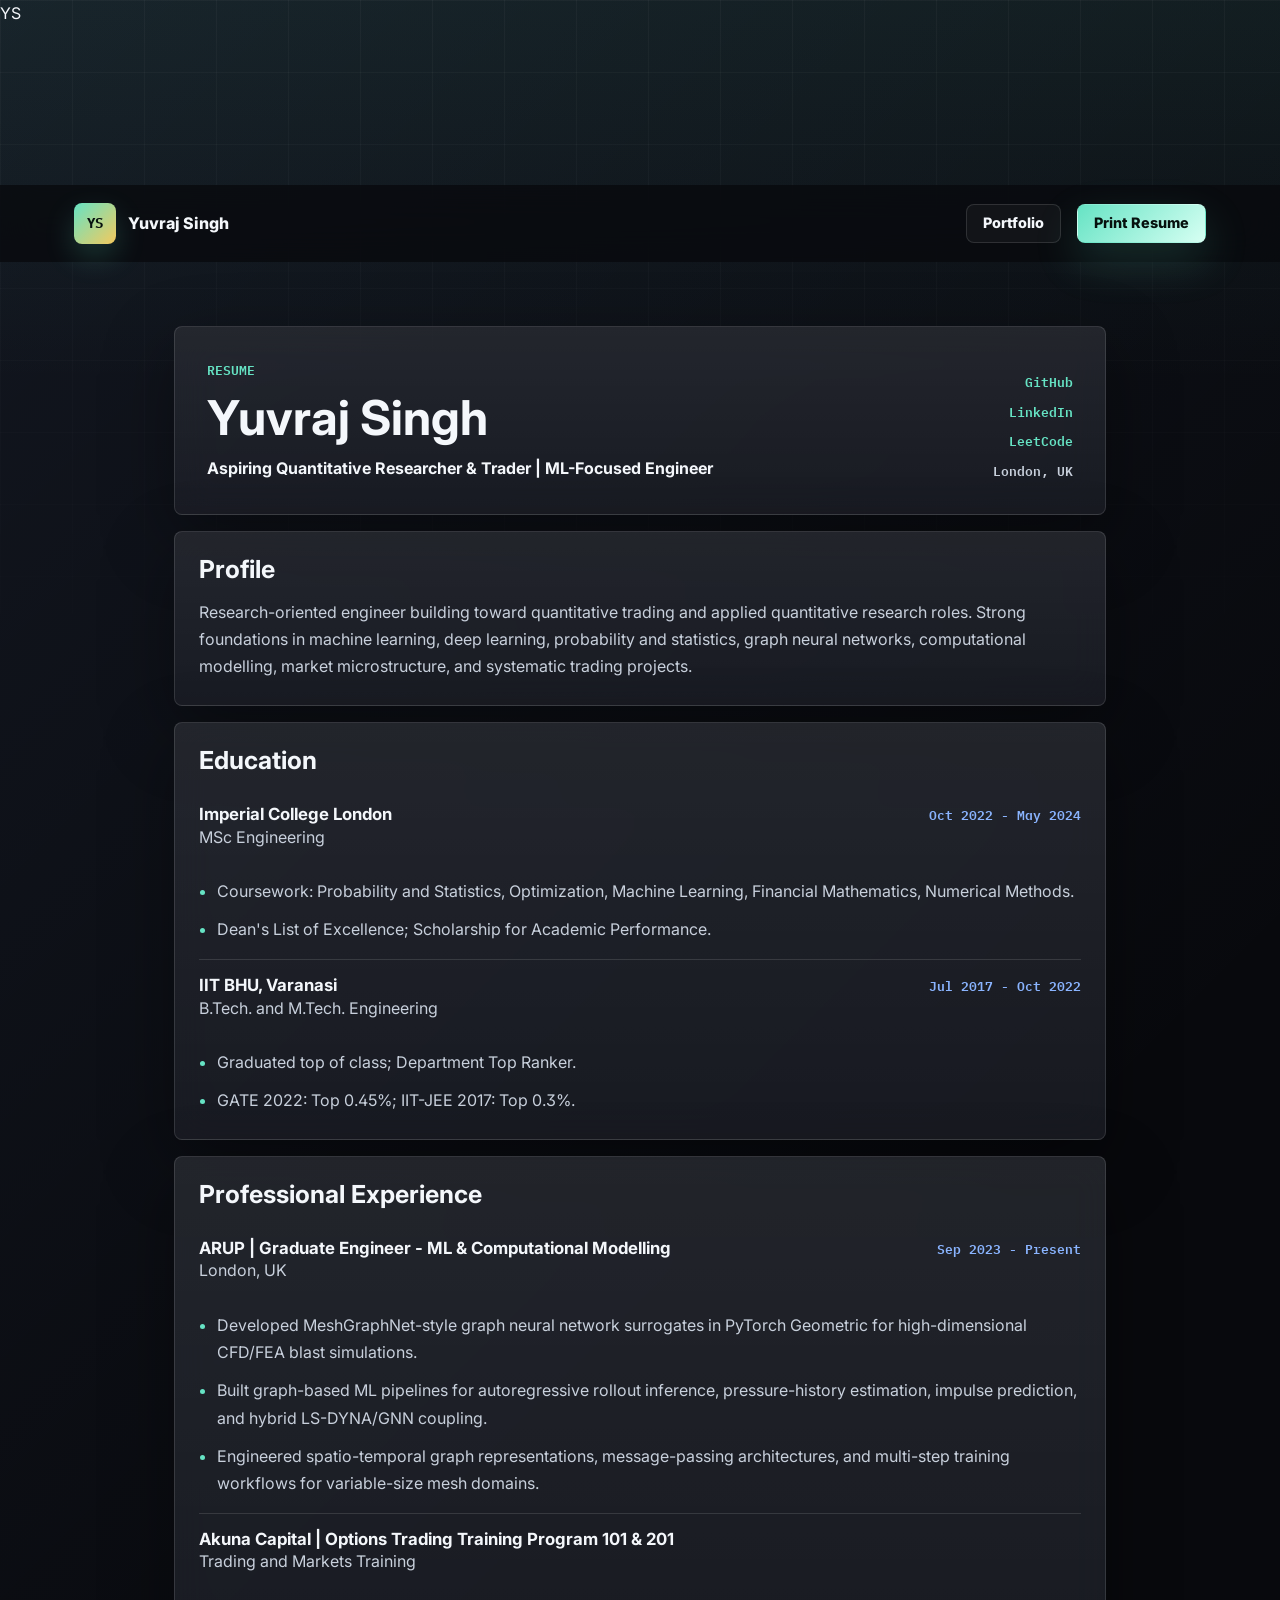
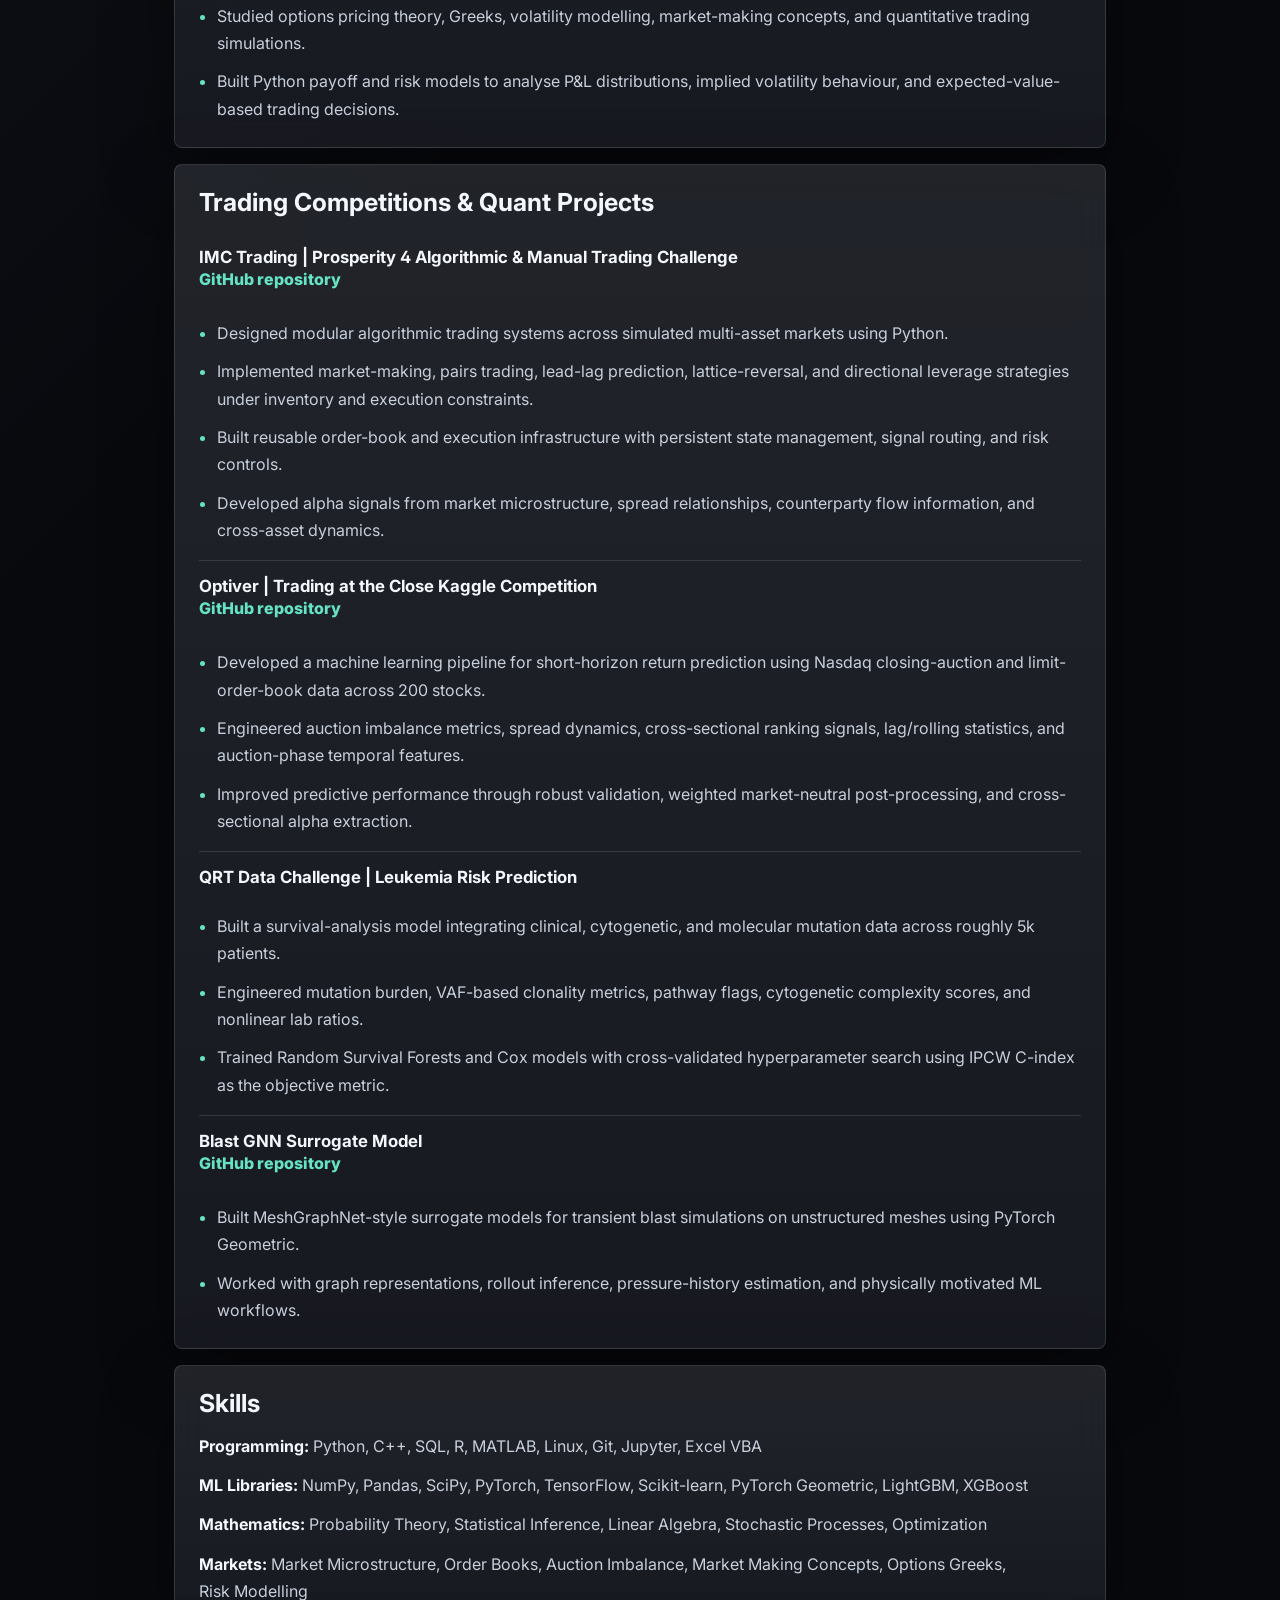
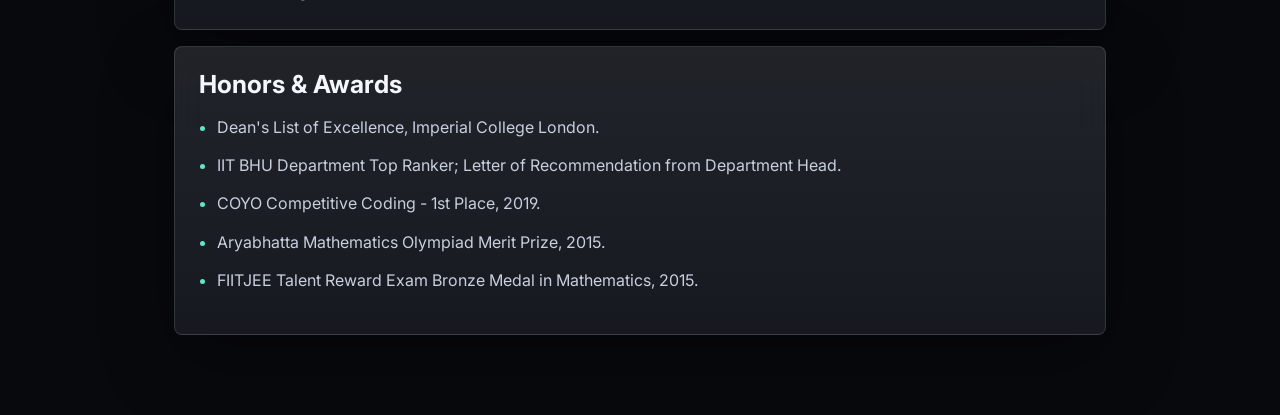
==== commit 23083f9a: "Update resume.html" ====
--- a/resume.html
+++ b/resume.html
@@ -3,7 +3,7 @@
 <head>
     <meta charset="UTF-8">
     <meta name="viewport" content="width=device-width, initial-scale=1.0">
-    <meta name="description" content="Resume for Yuvraj Singh - quantitative research, machine learning, graph neural networks, and systematic trading.">
+    <meta name="description" content="Resume for Yuvraj Singh - aspiring quantitative researcher and trader with experience in machine learning, graph neural networks, computational modelling, and systematic trading projects.">
     <meta name="author" content="Yuvraj Singh">
     <meta name="theme-color" content="#08090d">
     <title>Resume | Yuvraj Singh</title>
@@ -16,6 +16,11 @@
 </head>
 
 <body class="resume-page">
+    <div class="page-loader" data-loader aria-hidden="true">
+        <div class="loader-mark">YS</div>
+        <div class="loader-line"></div>
+    </div>
+    <canvas class="quant-canvas resume-canvas" id="quant-canvas" aria-hidden="true"></canvas>
     <a class="skip-link" href="#resume-main">Skip to resume content</a>
 
     <header class="site-header" data-header>
@@ -37,7 +42,7 @@
             <div>
                 <p class="eyebrow">Resume</p>
                 <h1 id="resume-title">Yuvraj Singh</h1>
-                <p class="resume-subtitle">Quantitative Research | Machine Learning | Systematic Trading | Graph Neural Networks</p>
+                <p class="resume-subtitle">Aspiring Quantitative Researcher & Trader | ML-Focused Engineer</p>
             </div>
 
             <div class="resume-links" aria-label="Professional links">
@@ -49,11 +54,11 @@
         </section>
 
         <section class="resume-section glass-card">
-            <h2>Summary</h2>
+            <h2>Profile</h2>
             <p>
-                MSc Engineering graduate from Imperial College London and IIT BHU top ranker with experience in quantitative research,
-                systematic trading, machine learning, market microstructure, graph neural networks, and scientific computing.
-                Built GNN surrogate models, trading infrastructure, market-prediction pipelines, and survival-analysis systems.
+                Research-oriented engineer building toward quantitative trading and applied quantitative research roles.
+                Strong foundations in machine learning, deep learning, probability and statistics, graph neural networks,
+                computational modelling, market microstructure, and systematic trading projects.
             </p>
         </section>
 
@@ -105,7 +110,7 @@
                     <p>Trading and Markets Training</p>
                 </div>
                 <ul class="clean-list">
-                    <li>Trained in options pricing theory, Greeks, volatility modelling, market-making concepts, and quantitative trading simulations.</li>
+                    <li>Studied options pricing theory, Greeks, volatility modelling, market-making concepts, and quantitative trading simulations.</li>
                     <li>Built Python payoff and risk models to analyse P&amp;L distributions, implied volatility behaviour, and expected-value-based trading decisions.</li>
                 </ul>
             </article>
@@ -148,15 +153,26 @@
                     <li>Trained Random Survival Forests and Cox models with cross-validated hyperparameter search using IPCW C-index as the objective metric.</li>
                 </ul>
             </article>
+
+            <article class="resume-entry">
+                <div>
+                    <h3>Blast GNN Surrogate Model</h3>
+                    <p><a class="text-link" href="https://github.com/yuvi17064021/Blast-GNN-surrogate-model" target="_blank" rel="noopener noreferrer">GitHub repository</a></p>
+                </div>
+                <ul class="clean-list">
+                    <li>Built MeshGraphNet-style surrogate models for transient blast simulations on unstructured meshes using PyTorch Geometric.</li>
+                    <li>Worked with graph representations, rollout inference, pressure-history estimation, and physically motivated ML workflows.</li>
+                </ul>
+            </article>
         </section>
 
         <section class="resume-section glass-card">
             <h2>Skills</h2>
             <div class="resume-skill-grid">
                 <p><strong>Programming:</strong> Python, C++, SQL, R, MATLAB, Linux, Git, Jupyter, Excel VBA</p>
-                <p><strong>Libraries:</strong> NumPy, Pandas, SciPy, PyTorch, TensorFlow, Scikit-learn, PyTorch Geometric, LightGBM, XGBoost</p>
+                <p><strong>ML Libraries:</strong> NumPy, Pandas, SciPy, PyTorch, TensorFlow, Scikit-learn, PyTorch Geometric, LightGBM, XGBoost</p>
                 <p><strong>Mathematics:</strong> Probability Theory, Statistical Inference, Linear Algebra, Stochastic Processes, Optimization</p>
-                <p><strong>Markets:</strong> Market Microstructure, Order Books, Auction Imbalance, Market Making, Options Greeks, Risk Modelling</p>
+                <p><strong>Markets:</strong> Market Microstructure, Order Books, Auction Imbalance, Market Making Concepts, Options Greeks, Risk Modelling</p>
             </div>
         </section>
 
